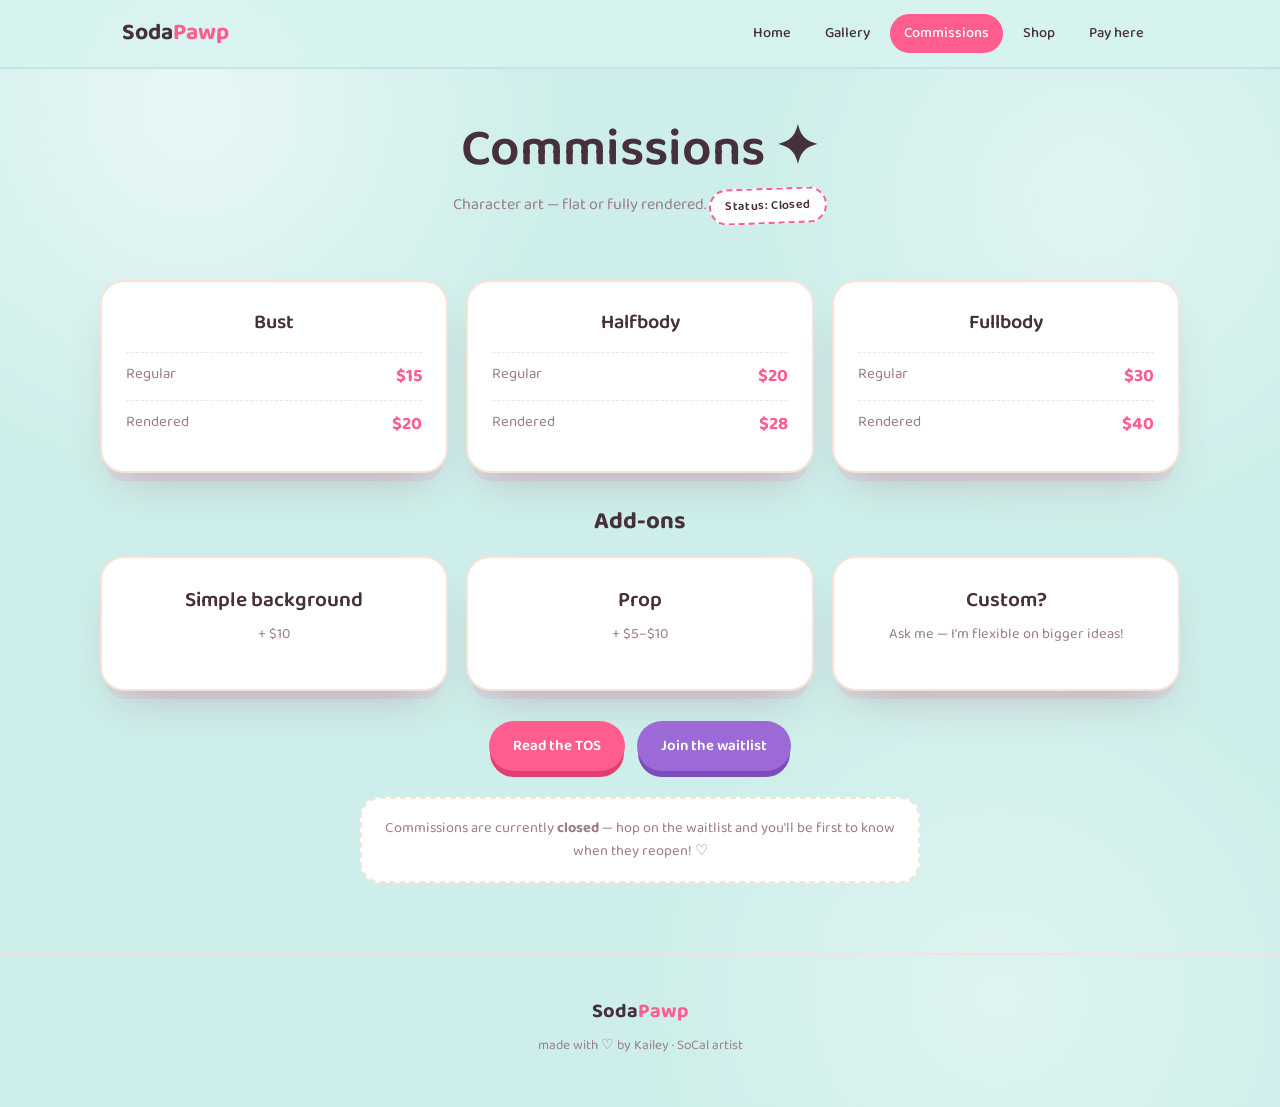
==== commissions.html @ 8b6763fb "Add files via upload" ====
<!DOCTYPE html>
<html lang="en">
<head>
<meta charset="UTF-8" />
<meta name="viewport" content="width=device-width, initial-scale=1.0" />
<title>Commissions — Soda Pawp</title>
<link rel="preconnect" href="https://fonts.googleapis.com" />
<link rel="preconnect" href="https://fonts.gstatic.com" crossorigin />
<link href="https://fonts.googleapis.com/css2?family=Baloo+2:wght@400;500;600;700;800&display=swap" rel="stylesheet" />
<link rel="stylesheet" href="style.css" />
</head>
<body>

<div class="bubbles">
  <span style="left:10%;width:36px;height:36px;background:#ff5d8f;animation-duration:16s"></span>
  <span style="left:44%;width:22px;height:22px;background:#ffac4f;animation-duration:12s;animation-delay:2s"></span>
  <span style="left:76%;width:40px;height:40px;background:#9b6ad6;animation-duration:18s;animation-delay:1s"></span>
</div>

<header>
  <div class="nav-in">
    <a class="logo" href="index.html">
      <img class="logomark" src="logo.png" alt="Soda Pawp" onerror="this.style.display='none';this.nextElementSibling.style.display='inline'">
      <span class="logo-fallback" style="display:none">Soda<b>Pawp</b></span>
    </a>
    <nav class="nav">
      <a href="index.html">Home</a>
      <a href="gallery.html">Gallery</a>
      <a href="commissions.html" class="active">Commissions</a>
      <a href="shop.html">Shop</a>
      <a href="pay.html">Pay here</a>
    </nav>
  </div>
</header>

<main>
  <section class="page-head wrap">
    <h1>Commissions ✦</h1>
    <p>Character art — flat or fully rendered. <span class="pill closed" id="commStatus">Status: Closed</span></p>
  </section>

  <section class="section wrap">
    <div class="prices">
      <div class="price">
        <div class="ptype">Bust</div>
        <div class="row"><span>Regular</span><b>$15</b></div>
        <div class="row"><span>Rendered</span><b>$20</b></div>
      </div>
      <div class="price">
        <div class="ptype">Halfbody</div>
        <div class="row"><span>Regular</span><b>$20</b></div>
        <div class="row"><span>Rendered</span><b>$28</b></div>
      </div>
      <div class="price">
        <div class="ptype">Fullbody</div>
        <div class="row"><span>Regular</span><b>$30</b></div>
        <div class="row"><span>Rendered</span><b>$40</b></div>
      </div>
    </div>

    <div class="center" style="margin-top:30px;">
      <h2 style="font-size:24px;">Add-ons</h2>
    </div>
    <div class="cards" style="margin-top:14px;">
      <div class="card"><h3>Simple background</h3><p>+ $10</p></div>
      <div class="card"><h3>Prop</h3><p>+ $5–$10</p></div>
      <div class="card"><h3>Custom?</h3><p>Ask me — I'm flexible on bigger ideas!</p></div>
    </div>

    <div class="row-btns" style="margin-top:30px;">
      <a class="btn btn-cherry" href="tos.html">Read the TOS</a>
      <a class="btn btn-grape" href="https://forms.gle/xNKrtmxmKZ3cr82T6" target="_blank" rel="noopener">Join the waitlist</a>
    </div>
    <div class="note" style="max-width:560px;margin:26px auto 0;" id="commNote">Commissions are currently <b>closed</b> — hop on the waitlist and you'll be first to know when they reopen! ♡</div>
  </section>
</main>

<footer>
  <a class="logo" href="index.html"><img class="logomark" src="logo.png" alt="Soda Pawp" onerror="this.style.display='none';this.nextElementSibling.style.display='inline'"><span class="logo-fallback" style="display:none">Soda<b>Pawp</b></span></a>
  <div>made with ♡ by Kailey · SoCal artist</div>
</footer>

<script src="config.js"></script>
<script>
  (function(){
    var open = window.COMMISSIONS_OPEN;
    var pill = document.getElementById('commStatus');
    var note = document.getElementById('commNote');
    if(open){
      pill.textContent = 'Status: Open!';
      pill.className = 'pill open';
      note.innerHTML = 'Commissions are <b>open</b> right now — fill out the form to grab a slot! ♡';
    } else {
      pill.textContent = 'Status: Closed';
      pill.className = 'pill closed';
      note.innerHTML = 'Commissions are currently <b>closed</b> — hop on the waitlist and you\'ll be first to know when they reopen! ♡';
    }
  })();
</script>

</body>
</html>
---- style.css ----
/* ===== Soda Pawp — fizzy soda-pop styles ===== */
:root{
  --cream:#fff6ec;     /* cream soda background */
  --paper:#ffffff;
  --ink:#46303c;       /* deep plum-brown text */
  --soft:#9a7d86;
  --cherry:#ff5d8f;    /* primary pink pop */
  --grape:#9b6ad6;
  --blue:#54c4e8;
  --orange:#ffac4f;
  --lime:#8fd16a;
  --line:#f4e3d6;
  --shadow:0 14px 0 -6px rgba(255,93,143,.12), 0 22px 44px -22px rgba(150,90,110,.45);
}
*{box-sizing:border-box;margin:0;padding:0;}
html{scroll-behavior:smooth;}
body{
  font-family:'Baloo 2',sans-serif; color:var(--ink); background:#cdeeea;
  line-height:1.6; -webkit-font-smoothing:antialiased; overflow-x:hidden;
  background-image:radial-gradient(circle at 15% 10%, rgba(255,255,255,.55), transparent 26%),
                   radial-gradient(circle at 85% 18%, rgba(255,255,255,.4), transparent 24%),
                   radial-gradient(circle at 78% 90%, rgba(255,255,255,.35), transparent 26%);
}
.wrap{max-width:1080px;margin:0 auto;padding:0 22px;}
h1,h2,h3,.logo,.btn,.nav a,.pill{font-family:'Baloo 2',sans-serif;font-weight:700;}
a{color:inherit;}

/* floating bubbles */
.bubbles{position:fixed;inset:0;z-index:0;pointer-events:none;overflow:hidden;}
.bubbles span{position:absolute;bottom:-60px;opacity:.7;animation:rise linear infinite;
  clip-path:polygon(50% 0%,61% 35%,98% 35%,68% 57%,79% 91%,50% 70%,21% 91%,32% 57%,2% 35%,39% 35%);}
@keyframes rise{to{transform:translateY(-115vh) rotate(40deg);opacity:0;}}

/* nav */
header{position:sticky;top:0;z-index:30;background:rgba(214,243,240,.88);backdrop-filter:blur(10px);border-bottom:2px solid #c2e7e3;}
.nav-in{display:flex;align-items:center;justify-content:space-between;gap:14px;padding:14px 22px;max-width:1080px;margin:0 auto;}
.logo{display:flex;align-items:center;gap:9px;font-size:23px;font-weight:700;color:var(--ink);text-decoration:none;}
.logo .can{width:26px;height:32px;}
.logo .logomark{height:42px;width:auto;display:block;}
.logo b{color:var(--cherry);}
footer .logo .logomark{height:34px;}
.nav{display:flex;gap:6px;flex-wrap:wrap;}
.nav a{font-size:14.5px;font-weight:500;text-decoration:none;padding:8px 14px;border-radius:30px;transition:.18s;color:var(--ink);}
.nav a:hover{background:#fff;box-shadow:0 4px 14px -6px rgba(150,90,110,.4);}
.nav a.active{background:var(--cherry);color:#fff;}
@media(max-width:620px){.nav a{padding:7px 10px;font-size:13px;}.logo{font-size:19px;}}

/* buttons */
.btn{display:inline-flex;align-items:center;gap:8px;font-size:15px;font-weight:600;text-decoration:none;
  padding:13px 24px;border-radius:40px;border:none;cursor:pointer;transition:transform .15s, box-shadow .15s;}
.btn:active{transform:translateY(2px);}
.btn-cherry{background:var(--cherry);color:#fff;box-shadow:0 7px 0 -1px #e23e72;}
.btn-cherry:hover{transform:translateY(-2px);box-shadow:0 9px 0 -1px #e23e72;}
.btn-grape{background:var(--grape);color:#fff;box-shadow:0 7px 0 -1px #7d4cbb;}
.btn-grape:hover{transform:translateY(-2px);}
.btn-blue{background:var(--blue);color:#fff;box-shadow:0 7px 0 -1px #34a6cc;}
.btn-blue:hover{transform:translateY(-2px);}
.btn-ghost{background:#fff;color:var(--ink);box-shadow:0 7px 0 -1px var(--line);}
.btn-ghost:hover{transform:translateY(-2px);}

/* page shell */
main{position:relative;z-index:1;}
.page-head{text-align:center;padding:54px 0 26px;}
.page-head h1{font-size:clamp(34px,6vw,52px);font-weight:600;line-height:1.05;}
.page-head p{color:var(--soft);font-size:16px;margin-top:10px;}
.section{padding:30px 0;}

/* sticker badge */
.pill{display:inline-block;font-size:12.5px;font-weight:600;letter-spacing:.4px;padding:6px 14px;border-radius:30px;
  background:#fff;border:2px dashed var(--orange);color:var(--ink);transform:rotate(-2deg);}
.pill.open{border-color:var(--lime);} .pill.closed{border-color:var(--cherry);}

/* hero */
.hero{text-align:center;padding:60px 0 40px;}
.hero h1{font-size:clamp(42px,9vw,84px);font-weight:600;line-height:.98;letter-spacing:-1px;}
.hero h1 .pop{color:var(--cherry);}
.hero .mascot{width:clamp(120px,28vw,180px);height:auto;margin:0 auto 8px;display:block;filter:drop-shadow(0 16px 22px rgba(150,90,110,.3));}
.hero .lede{max-width:520px;margin:18px auto 8px;font-size:18px;color:var(--ink);}
.hero .cta-row{display:flex;gap:12px;justify-content:center;flex-wrap:wrap;margin-top:24px;}

/* cards grid */
.cards{display:grid;grid-template-columns:repeat(3,1fr);gap:18px;}
@media(max-width:760px){.cards{grid-template-columns:1fr;}}
.card{background:var(--paper);border:2px solid var(--line);border-radius:24px;padding:26px;text-align:center;
  box-shadow:var(--shadow);transition:transform .18s;}
.card:hover{transform:translateY(-5px) rotate(-.6deg);}
.card .ico{width:54px;height:54px;margin:0 auto 12px;}
.card h3{font-size:21px;font-weight:600;margin-bottom:6px;}
.card p{color:var(--soft);font-size:14.5px;margin-bottom:16px;}

/* hero profile pic */
.hero .pfp{width:clamp(150px,32vw,210px);height:auto;border-radius:50%;margin:0 auto 10px;display:block;
  box-shadow:0 16px 30px -16px rgba(60,110,110,.5);}
.hero .hero-logo{width:min(460px,84%);height:auto;display:block;margin:6px auto 0;}

/* social icon buttons */
.socials{display:flex;gap:16px;justify-content:center;flex-wrap:wrap;}
.social{width:84px;height:84px;background:#fdfffe;border:2px solid var(--line);border-radius:22px;
  display:flex;align-items:center;justify-content:center;box-shadow:0 9px 0 -3px var(--line);transition:transform .16s,box-shadow .16s;}
.social:hover{transform:translateY(-4px) rotate(-2deg);box-shadow:0 13px 0 -3px var(--line);}
.social svg{width:40px;height:40px;fill:#ee6c5d;}
@media(max-width:480px){.social{width:70px;height:70px;}.social svg{width:34px;height:34px;}}

/* how to order steps */
.steps{display:grid;grid-template-columns:repeat(3,1fr);gap:16px;max-width:820px;margin:0 auto;}
@media(max-width:760px){.steps{grid-template-columns:1fr;}}
.step{background:var(--paper);border:2px solid var(--line);border-radius:22px;padding:24px 22px;text-align:center;box-shadow:var(--shadow);}
.step .num{width:42px;height:42px;line-height:42px;border-radius:50%;background:var(--cherry);color:#fff;font-family:'Baloo 2',sans-serif;font-weight:700;font-size:20px;margin:0 auto 12px;}
.step h3{font-size:18px;margin-bottom:6px;}
.step p{color:var(--soft);font-size:14px;}

/* art grid */
.art-grid{display:grid;grid-template-columns:repeat(3,1fr);gap:16px;}
@media(max-width:760px){.art-grid{grid-template-columns:repeat(2,1fr);}}
.art{display:block;aspect-ratio:1/1;border-radius:22px;overflow:hidden;position:relative;border:3px solid #fff;
  box-shadow:0 16px 30px -18px rgba(150,90,110,.5);transition:transform .18s;text-decoration:none;color:inherit;}
.art:hover{transform:scale(1.03) rotate(-1deg);}
.art svg{position:absolute;inset:0;width:100%;height:100%;}
.art img{position:absolute;inset:0;width:100%;height:100%;object-fit:cover;z-index:1;}
.art .tag{position:absolute;left:10px;bottom:10px;font-family:'Baloo 2',sans-serif;font-size:12px;font-weight:600;
  background:rgba(255,255,255,.9);padding:4px 11px;border-radius:20px;color:var(--ink);}

/* price cards */
.prices{display:grid;grid-template-columns:repeat(3,1fr);gap:18px;}
@media(max-width:760px){.prices{grid-template-columns:1fr;}}
.price{background:var(--paper);border:2px solid var(--line);border-radius:24px;padding:24px;text-align:center;box-shadow:var(--shadow);}
.price .ptype{font-family:'Baloo 2',sans-serif;font-size:20px;font-weight:600;margin-bottom:14px;}
.price .row{display:flex;justify-content:space-between;font-size:15px;padding:9px 0;border-top:1px dashed var(--line);}
.price .row span:first-child{color:var(--soft);}
.price .row b{font-family:'Baloo 2',sans-serif;color:var(--cherry);font-size:18px;}

.note{background:#fff;border:2px dashed var(--line);border-radius:20px;padding:18px 22px;text-align:center;color:var(--soft);font-size:14.5px;}
.center{text-align:center;}
.row-btns{display:flex;gap:12px;justify-content:center;flex-wrap:wrap;margin-top:8px;}

/* pay / social list */
.linklist{display:grid;grid-template-columns:repeat(2,1fr);gap:12px;max-width:640px;margin:0 auto;}
@media(max-width:560px){.linklist{grid-template-columns:1fr;}}
.linkrow{display:flex;align-items:center;gap:12px;background:#fff;border:2px solid var(--line);border-radius:18px;
  padding:14px 18px;text-decoration:none;font-weight:600;font-family:'Baloo 2',sans-serif;transition:.16s;box-shadow:0 8px 0 -3px var(--line);}
.linkrow:hover{transform:translateY(-3px);border-color:var(--cherry);}
.linkrow .dot{width:17px;height:17px;flex:none;
  clip-path:polygon(50% 0%,61% 35%,98% 35%,68% 57%,79% 91%,50% 70%,21% 91%,32% 57%,2% 35%,39% 35%);}

/* TOS page */
.tos{max-width:760px;margin:0 auto;}
.tos-card{background:var(--paper);border:2px solid var(--line);border-radius:22px;padding:26px 28px;margin-bottom:18px;box-shadow:var(--shadow);}
.tos-card h2{color:var(--cherry);font-size:22px;margin-bottom:14px;}
.tos-card p{margin-bottom:12px;}
.tos-card ul{list-style:none;padding:0;margin:0;}
.tos-card ul li{position:relative;padding-left:22px;margin-bottom:11px;}
.tos-card ul li::before{content:'★';position:absolute;left:0;top:0;color:var(--orange);font-size:12px;}
.tos-card ol{margin:0 0 0 20px;padding:0;}
.tos-card ol li{margin-bottom:9px;}
.tos-card ol li ul li{margin-top:9px;}
.tos-card .sub{color:var(--soft);font-size:14px;}

footer{position:relative;z-index:1;text-align:center;padding:40px 20px 50px;color:var(--soft);font-size:13.5px;border-top:2px solid var(--line);margin-top:40px;}
footer .logo{justify-content:center;margin-bottom:8px;font-size:20px;}
footer a{color:var(--cherry);text-decoration:none;font-weight:600;}
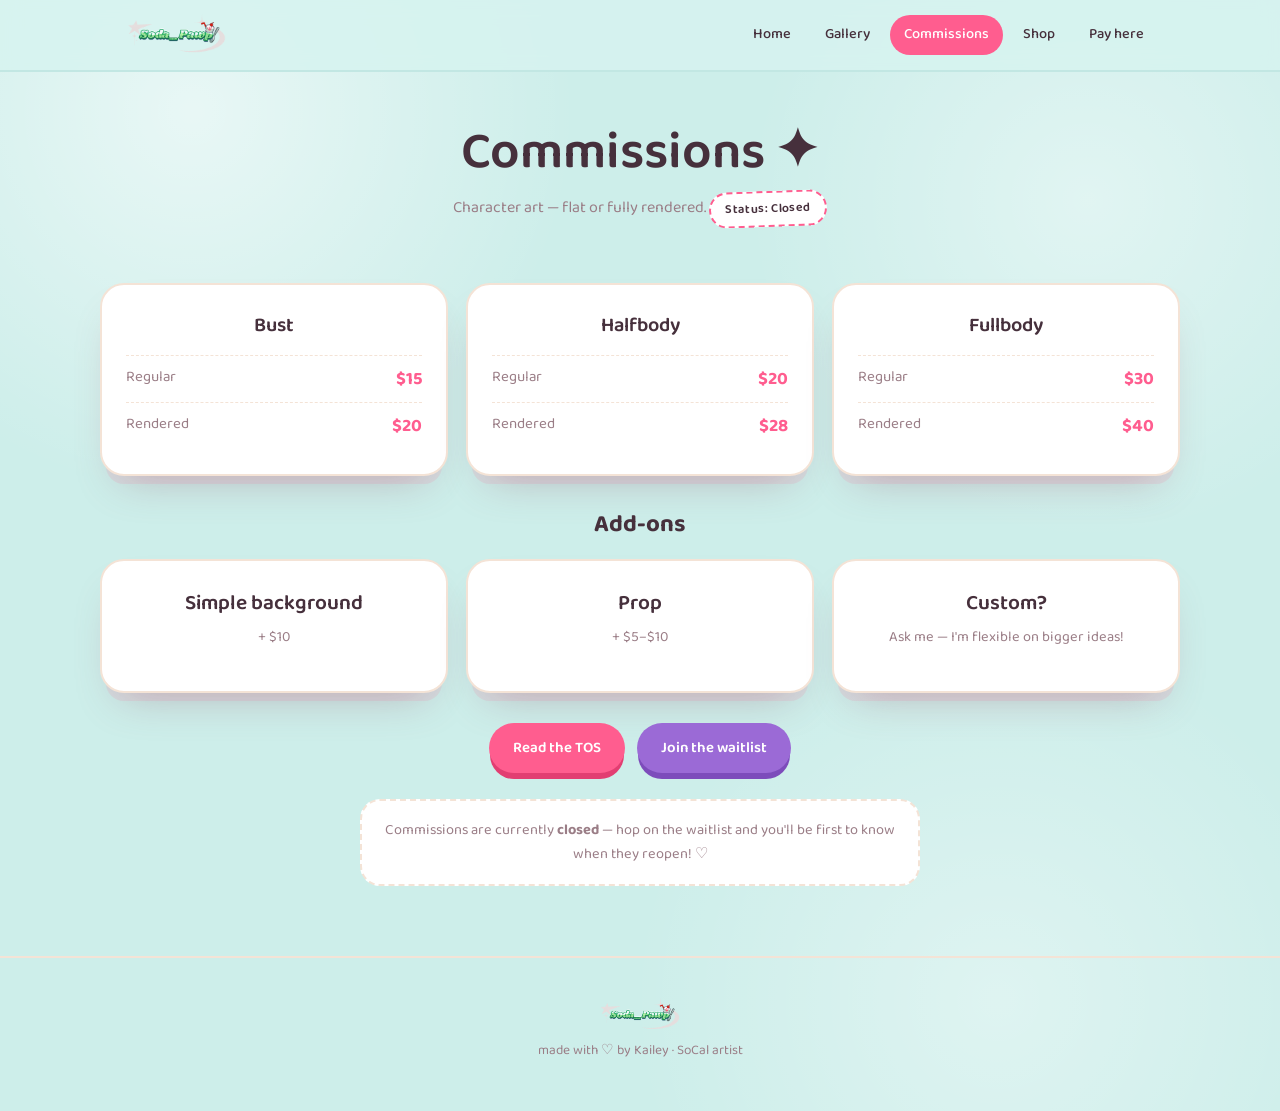
==== commit ed20ed58: "Add files via upload" ====
--- a/commissions.html
+++ b/commissions.html
@@ -20,7 +20,7 @@
 <header>
   <div class="nav-in">
     <a class="logo" href="index.html">
-      <img class="logomark" src="logo.png" alt="Soda Pawp" onerror="this.style.display='none';this.nextElementSibling.style.display='inline'">
+      <img class="logomark" src="logo1.png" alt="Soda Pawp" onerror="this.style.display='none';this.nextElementSibling.style.display='inline'">
       <span class="logo-fallback" style="display:none">Soda<b>Pawp</b></span>
     </a>
     <nav class="nav">
@@ -76,7 +76,7 @@
 </main>
 
 <footer>
-  <a class="logo" href="index.html"><img class="logomark" src="logo.png" alt="Soda Pawp" onerror="this.style.display='none';this.nextElementSibling.style.display='inline'"><span class="logo-fallback" style="display:none">Soda<b>Pawp</b></span></a>
+  <a class="logo" href="index.html"><img class="logomark" src="logo1.png" alt="Soda Pawp" onerror="this.style.display='none';this.nextElementSibling.style.display='inline'"><span class="logo-fallback" style="display:none">Soda<b>Pawp</b></span></a>
   <div>made with ♡ by Kailey · SoCal artist</div>
 </footer>
 
--- a/style.css
+++ b/style.css
@@ -142,6 +142,15 @@
 .linkrow .dot{width:17px;height:17px;flex:none;
   clip-path:polygon(50% 0%,61% 35%,98% 35%,68% 57%,79% 91%,50% 70%,21% 91%,32% 57%,2% 35%,39% 35%);}
 
+/* purchase modal */
+.modal{position:fixed;inset:0;z-index:200;display:none;align-items:center;justify-content:center;background:rgba(70,48,60,.45);backdrop-filter:blur(3px);padding:20px;}
+.modal.show{display:flex;}
+.modal-box{background:var(--paper);border:2px solid var(--line);border-radius:26px;padding:34px 30px;max-width:360px;width:100%;text-align:center;box-shadow:var(--shadow);animation:pop .25s ease;}
+@keyframes pop{from{transform:scale(.9);opacity:0;}to{transform:none;opacity:1;}}
+.modal-box h3{font-size:25px;margin-bottom:8px;}
+.modal-box p{color:var(--soft);margin-bottom:22px;}
+.modal-box .row-btns{margin-top:0;}
+
 /* TOS page */
 .tos{max-width:760px;margin:0 auto;}
 .tos-card{background:var(--paper);border:2px solid var(--line);border-radius:22px;padding:26px 28px;margin-bottom:18px;box-shadow:var(--shadow);}
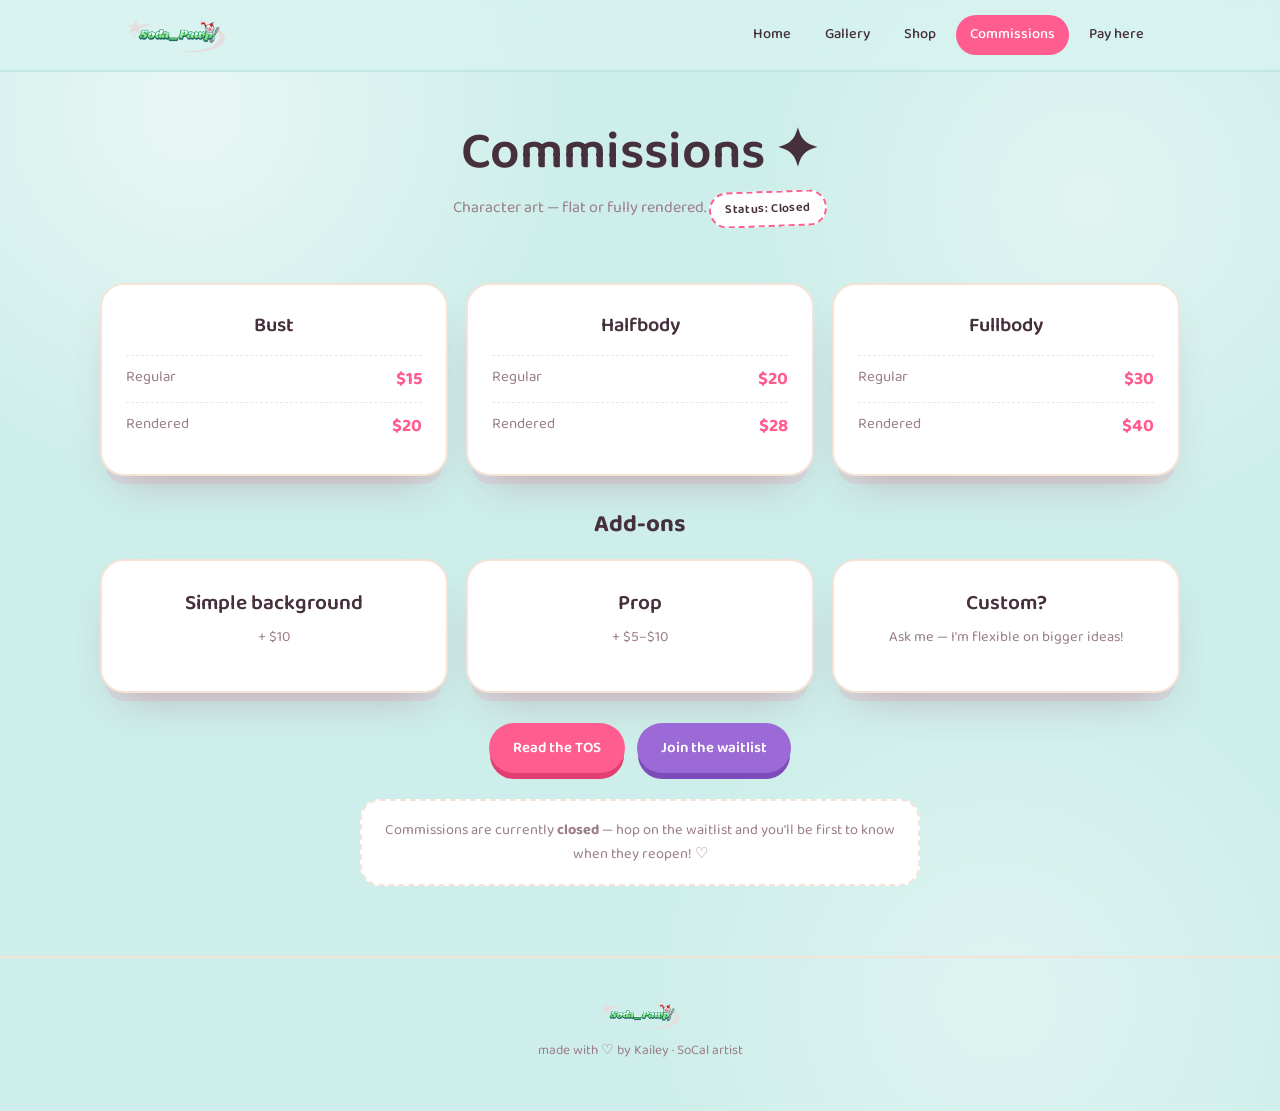
==== commit 544c07b1: "Add files via upload" ====
--- a/commissions.html
+++ b/commissions.html
@@ -26,8 +26,8 @@
     <nav class="nav">
       <a href="index.html">Home</a>
       <a href="gallery.html">Gallery</a>
+      <a href="shop.html">Shop</a>
       <a href="commissions.html" class="active">Commissions</a>
-      <a href="shop.html">Shop</a>
       <a href="pay.html">Pay here</a>
     </nav>
   </div>
